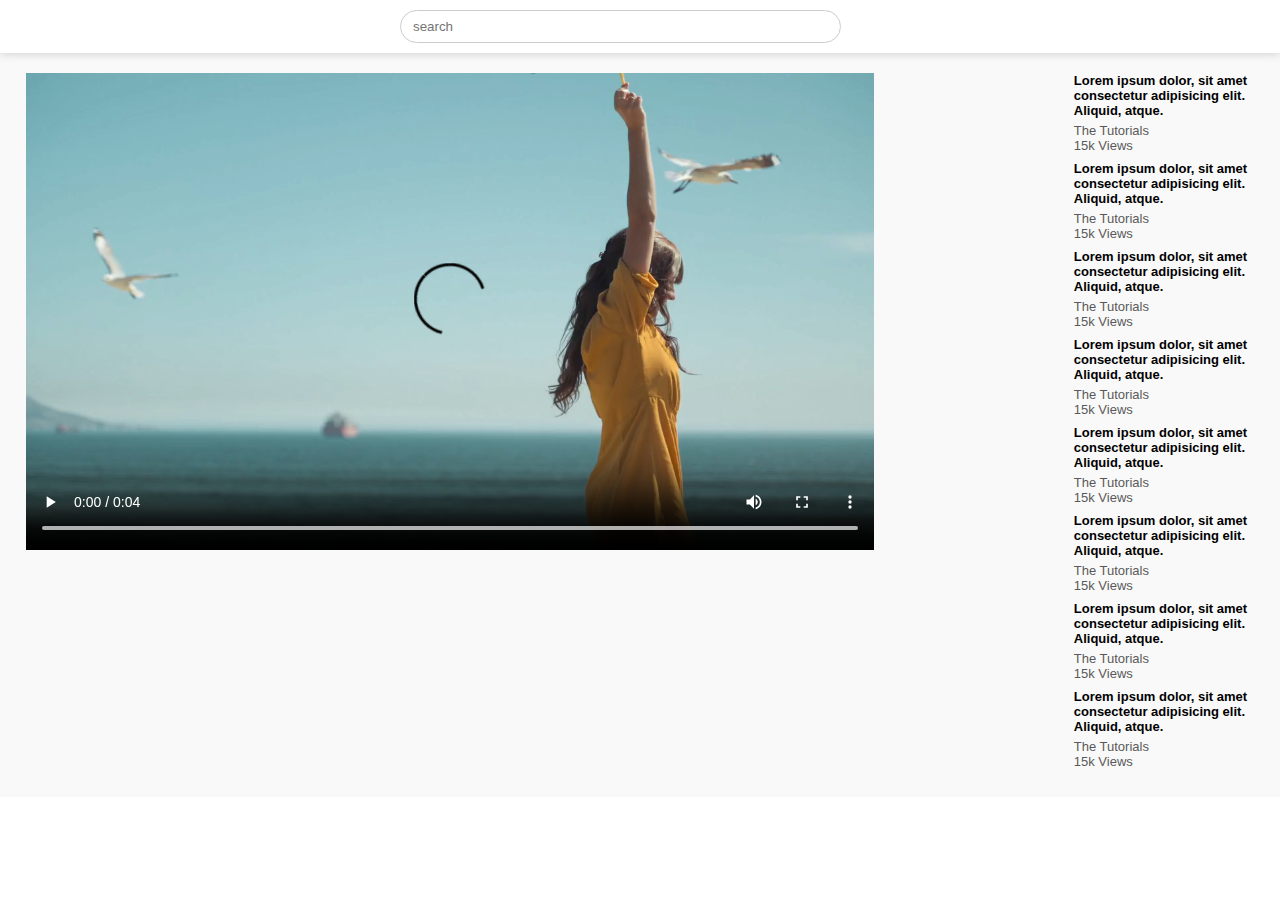
==== play-video.html @ 853fb9f6 "play-video page added" ====
<!DOCTYPE html>
<html lang="en">

<head>
  <meta charset="UTF-8">
  <meta http-equiv="X-UA-Compatible" content="IE=edge">
  <meta name="viewport" content="width=device-width, initial-scale=1.0">
  <title>Play Videos</title>
  <link rel="stylesheet" href="style.css">
</head>

<body>

  <!-- --------------nav-left----------- -->
  <nav class="flex-div">
    <div class="nav-left flex-div">
      <img src="images/menu.png" alt="" class="menu-icon">
      <img src="images/logo.png" alt="" class="logo">
    </div>
    <!-- -----------nav-middle--------------------- -->
    <div class="nav-middle flex-div">
      <div class="search-box flex-div">
        <input type="text" name="" id="" placeholder="search">
        <img src="images/search.png" alt="">
      </div>
      <img src="images/voice-search.png" alt="" class="mic-icon">
    </div>
    <!-- ----------------nav-right-------------------- -->
    <div class="nav-right flex-div">
      <img src="images/upload.png" alt="">
      <img src="images/more.png" alt="">
      <img src="images/notification.png" alt="">
      <img src="images/jack.png" alt="" class="user-icon">
    </div>
  </nav>
<!-- ====================play container================= -->
  <div class="container play-container">
    <div class="row">
      <div class="play-video">
        <video controls autoplay>
          <source src="Images/video.mp4" type="video/mp4">
        </video>
        <div class="tags">
          <a href=""></a>
        </div>
      </div>
      <!-- ---------------------right sidebar------------------ -->
      <div class="right-sidebar">
        <!-- ---------------------video list----------------------- -->
        <div class="side-video-list">
          <a href="" class="small-thumbnail"><img src="images/thumbnail1.png" alt=""></a>
          <div class="video-info">
            <a href="">Lorem ipsum dolor, sit amet consectetur adipisicing elit. Aliquid, atque.</a>
            <p>The Tutorials</p>
            <p>15k Views</p>
          </div>
        </div>
        <div class="side-video-list">
          <a href="" class="small-thumbnail"><img src="images/thumbnail2.png" alt=""></a>
          <div class="video-info">
            <a href="">Lorem ipsum dolor, sit amet consectetur adipisicing elit. Aliquid, atque.</a>
            <p>The Tutorials</p>
            <p>15k Views</p>
          </div>
        </div>
        <div class="side-video-list">
          <a href="" class="small-thumbnail"><img src="images/thumbnail3.png" alt=""></a>
          <div class="video-info">
            <a href="">Lorem ipsum dolor, sit amet consectetur adipisicing elit. Aliquid, atque.</a>
            <p>The Tutorials</p>
            <p>15k Views</p>
          </div>
        </div>
        <div class="side-video-list">
          <a href="" class="small-thumbnail"><img src="images/thumbnail4.png" alt=""></a>
          <div class="video-info">
            <a href="">Lorem ipsum dolor, sit amet consectetur adipisicing elit. Aliquid, atque.</a>
            <p>The Tutorials</p>
            <p>15k Views</p>
          </div>
        </div>
        <div class="side-video-list">
          <a href="" class="small-thumbnail"><img src="images/thumbnail5.png" alt=""></a>
          <div class="video-info">
            <a href="">Lorem ipsum dolor, sit amet consectetur adipisicing elit. Aliquid, atque.</a>
            <p>The Tutorials</p>
            <p>15k Views</p>
          </div>
        </div>
        <div class="side-video-list">
          <a href="" class="small-thumbnail"><img src="images/thumbnail6.png" alt=""></a>
          <div class="video-info">
            <a href="">Lorem ipsum dolor, sit amet consectetur adipisicing elit. Aliquid, atque.</a>
            <p>The Tutorials</p>
            <p>15k Views</p>
          </div>
        </div>
        <div class="side-video-list">
          <a href="" class="small-thumbnail"><img src="images/thumbnail7.png" alt=""></a>
          <div class="video-info">
            <a href="">Lorem ipsum dolor, sit amet consectetur adipisicing elit. Aliquid, atque.</a>
            <p>The Tutorials</p>
            <p>15k Views</p>
          </div>
        </div>
        <div class="side-video-list">
          <a href="" class="small-thumbnail"><img src="images/thumbnail8.png" alt=""></a>
          <div class="video-info">
            <a href="">Lorem ipsum dolor, sit amet consectetur adipisicing elit. Aliquid, atque.</a>
            <p>The Tutorials</p>
            <p>15k Views</p>
          </div>
        </div>
      </div>
    </div>
  </div>



  <script src="./script.js"></script>
</body>

</html>
---- style.css ----
*{
  margin: 0; 
  padding: 0;
  font-family:'Franklin Gothic Medium', 'Arial Narrow', Arial, sans-serif;
  box-sizing: border-box;
}
a{
  text-decoration: none;
  color: #5a5a5a;
}
img{
  cursor: pointer;
}
.flex-div{
  display: flex;
  align-items: center;
}
nav{
  padding: 10px 2%;
  justify-content: space-between;
  box-shadow: 0 0 10px rgba(0, 0, 0, 0.2);
  background: #fff;
  position: sticky;
  top:0;
  z-index: 10;
}
.nav-right img{
  width: 25px;
  margin-right: 25px;
}
.nav-right .user-icon{
  width: 35px;
  border-radius: 50%;
  margin-right: 0;
}
.nav-left .menu-icon{
  width: 22px;
  margin-right: 25px;
}
.nav-left .logo{
  width: 130px;
}
.nav-middle .mic-icon{
  width: 16px;
}
.nav-middle .search-box{
  border: 1px solid #ccc;
  margin-right: 15px;
  padding: 8px 12px;
  border-radius: 25px;
}
.nav-middle .search-box input{
  width: 400px;
  border: 0;
  outline: 0;
  background: transparent;
}
.nav-middle .search-box img{
  width: 15px;
}

/* ======sidebar========= */
.sidebar{
  background: #fff;
  width: 15%;
  height: 100vh;
  position: fixed;
  top: 0;
  padding-left: 2%;
  padding-top: 80px;
}
.shortcut-links a img{
  width: 20px;
  margin-right: 20px;
}
.shortcut-links a{
  display: flex;
  align-items: center;
  margin-bottom: 20px;
  width: fit-content;
  flex-wrap: wrap;
}
.shortcut-links a:first-child{
  color: #ed3833;
}
.sidebar hr{
  border: 0;
  height: 1px;
  background: #ccc;
  width: 85%;
}
.subscribed-list h3{
  font-size: 13px;
  margin: 20px 0;
  color: #5a5a5a;
}
.subscribed-list a{
  display: flex;
  align-items: center;
  margin-bottom: 20px;
  width: fit-content;
  flex-wrap: wrap;
}
.subscribed-list a img{
  width: 25px;
  border-radius: 50%;
  margin-right: 20px;
}
.small-sidebar{
  width: 5%;
}
.small-sidebar a p{
  display: none;
}
.small-sidebar h3{
  display: none;
}
.small-sidebar hr{
  width: 50%;
  margin-bottom: 25px;
}

/* =============main=============== */

.container{
  background: #f9f9f9;
  padding-left: 17%;
  padding-right: 2%;
  padding-top:20px;
  padding-bottom: 20px;
}
.large-container{
  padding-left: 7%;
}
.banner-image{
  height: 23vh;
}
.banner{
  width: 100%;
}
.banner img{
  width: 100%;
  border-radius: 8px;
}
.list-container{
  display: grid;
  grid-template-columns: repeat(auto-fit, minmax(250px, 1fr));
  grid-column-gap: 16px;
  grid-row-gap: 30px;
  margin-top: 15px;
}
.video-list .thumbnail{
  width: 100%;
  border-radius: 5px;
}
.video-list .flex-div{
  align-items: flex-start;
  margin-top: 7px;
}
.video-list .flex-div img{
  width: 35px;
  margin-right: 10px;
  border-radius: 50%;
}
.video-info{
  color: #5a5a5a;
  font-size: 13px;
}
.video-info a{
  color: #000;
  font-weight: 600;
  display: block;
  margin-bottom: 5px;
}




@media (max-width:900px){
  .menu-icon{display: none;}
  .sidebar{display: none;}
  .banner-image{height: 13vh;}
  .container, .large-container{padding-left: 5%;padding-right: 5%;}
  .nav-right img{display: none;}
  .nav-right .user-icon{display: block;width: 30px;}
  .nav-middle .search-box input{width: 100px;}
  .nav-middle .mic-icon{display: none;}
  .logo{width: 90px;}
}





/* ================play video page================== */
.play-container{
  padding-left: 2%;
}
.row{
  display: flex;
  justify-content: space-between;
  flex-wrap: wrap;
}
.play-video{
  flex-basis: 69%;
}
.right-sidebar{
  flex-basis: 30%;
}
.play-video video{
  width: 100%;
}
.side-video-list{
  display: flex;
  justify-content: space-between;
  margin-bottom: 8px;
}
.side-video-list img{
  width: 100%;
}
.side-video-list .small-thumbnail{
  flex-basis: 49%;
}
.side-video-list .video-info{
  flex-basis: 49%;
}
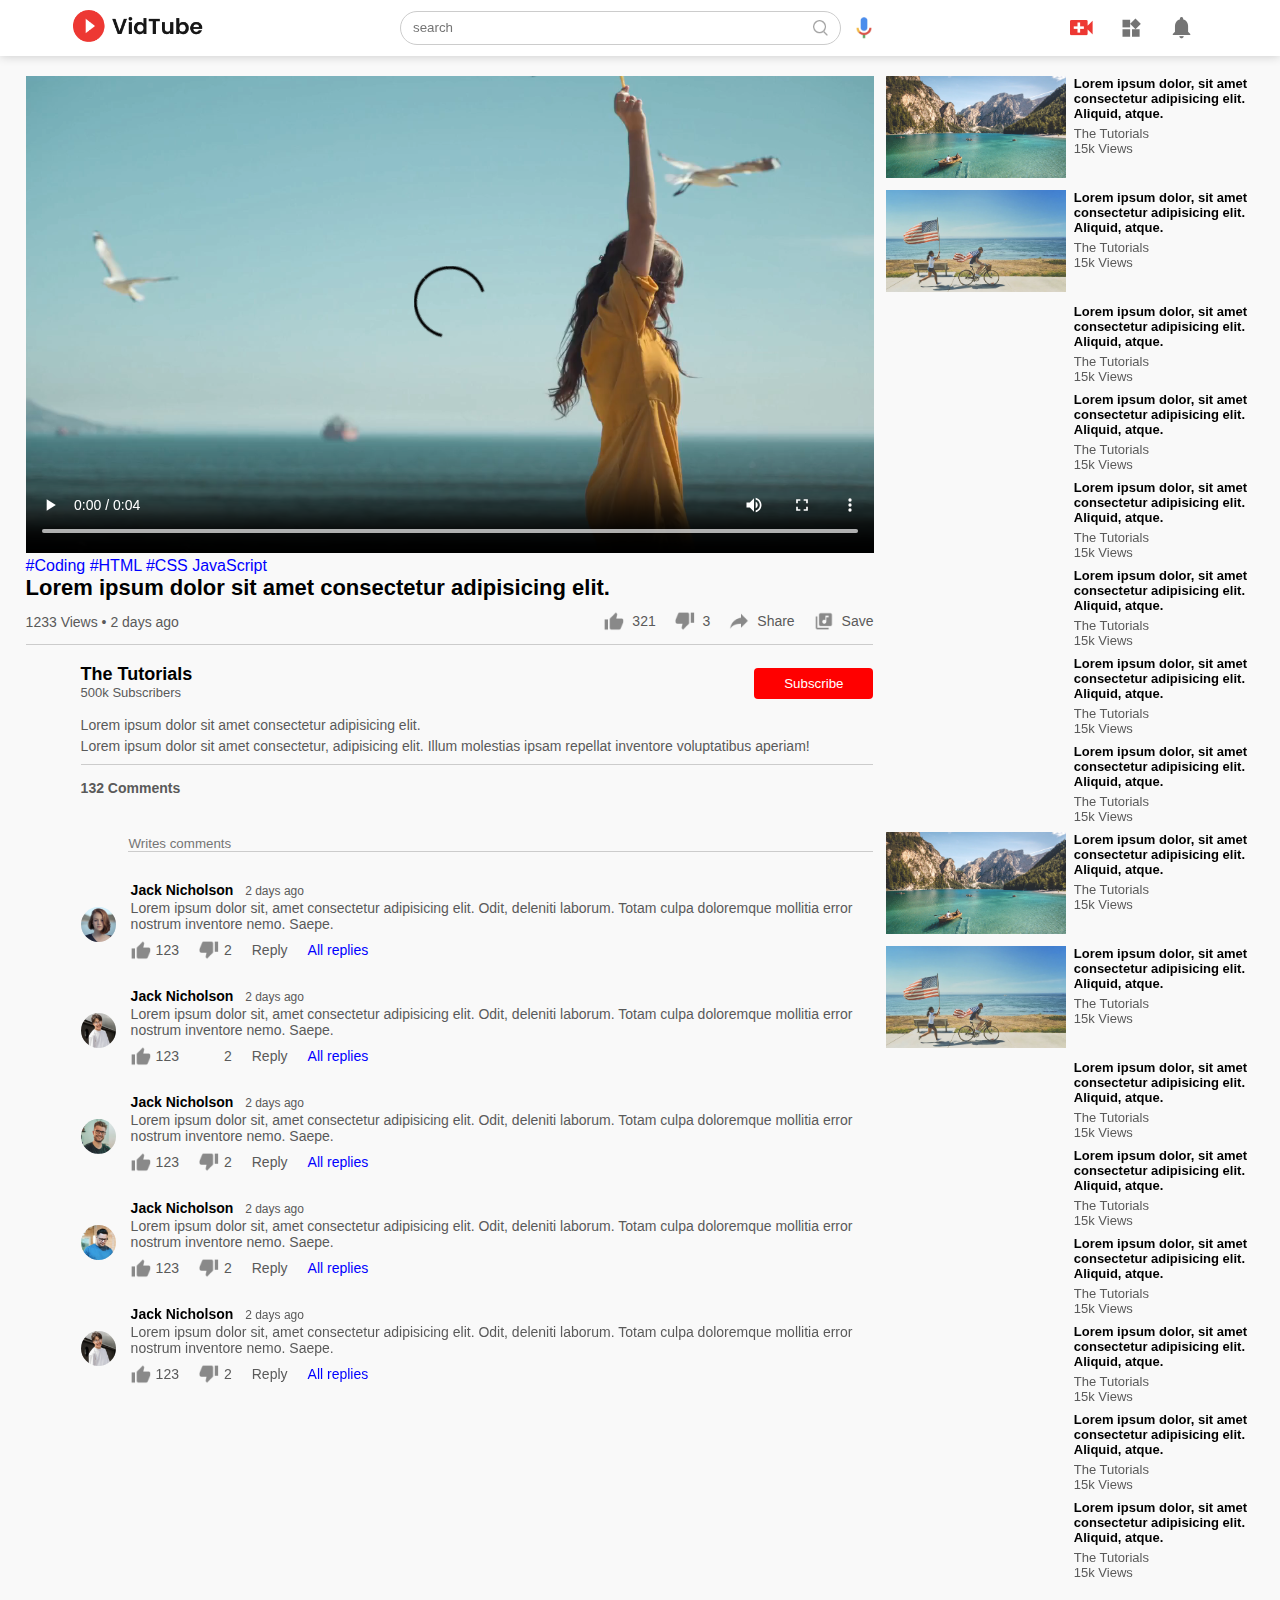
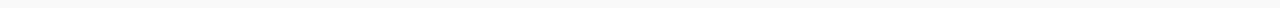
==== commit 53c8d4fe: "play-video page compleated" ====
--- a/play-video.html
+++ b/play-video.html
@@ -15,48 +15,229 @@
   <nav class="flex-div">
     <div class="nav-left flex-div">
       <img src="images/menu.png" alt="" class="menu-icon">
-      <img src="images/logo.png" alt="" class="logo">
+      <a href="index.html"><img src="./Images/logo.png" alt="" class="logo">
+      </a>
     </div>
     <!-- -----------nav-middle--------------------- -->
     <div class="nav-middle flex-div">
       <div class="search-box flex-div">
         <input type="text" name="" id="" placeholder="search">
-        <img src="images/search.png" alt="">
+        <img src="./Images/search.png" alt="">
       </div>
-      <img src="images/voice-search.png" alt="" class="mic-icon">
+      <img src="./Images/voice-search.png" alt="" class="mic-icon">
     </div>
     <!-- ----------------nav-right-------------------- -->
     <div class="nav-right flex-div">
-      <img src="images/upload.png" alt="">
-      <img src="images/more.png" alt="">
-      <img src="images/notification.png" alt="">
-      <img src="images/jack.png" alt="" class="user-icon">
+      <img src="./Images/upload.png" alt="">
+      <img src="./Images/more.png" alt="">
+      <img src="./Images/notification.png" alt="">
+      <img src="./Images/jack.png" alt="" class="user-icon">
     </div>
   </nav>
-<!-- ====================play container================= -->
+  <!-- ====================play container================= -->
   <div class="container play-container">
     <div class="row">
       <div class="play-video">
         <video controls autoplay>
-          <source src="Images/video.mp4" type="video/mp4">
+          <source src="./Images/video.mp4" type="video/mp4">
         </video>
+
         <div class="tags">
-          <a href=""></a>
-        </div>
+          <a href="">#Coding</a> <a href="">#HTML</a> <a href="">#CSS</a> <a href="">JavaScript</a>
+        </div>
+        <h3>Lorem ipsum dolor sit amet consectetur adipisicing elit.</h3>
+        <div class="play-video-info">
+          <p>1233 Views &bull; 2 days ago</p>
+          <div>
+            <a href=""><img src="./Images/like.png" alt="">321</a>
+            <a href=""><img src="./Images/dislike.png" alt="">3</a>
+            <a href=""><img src="./Images/share.png" alt="">Share</a>
+            <a href=""><img src="./Images/save.png" alt="">Save</a>
+          </div>
+        </div>
+        <hr>
+        <div class="publisher">
+          <img src="./Images/jack.png" alt="">
+          <div>
+            <p>The Tutorials</p>
+            <span>500k Subscribers</span>
+          </div>
+          <button type="button">Subscribe</button>
+        </div>
+        <div class="video-discription">
+          <p>Lorem ipsum dolor sit amet consectetur adipisicing elit.</p>
+          <p>Lorem ipsum dolor sit amet consectetur, adipisicing elit. Illum molestias ipsam repellat inventore
+            voluptatibus aperiam!</p>
+          <hr>
+          <h4>132 Comments</h4>
+
+          <div class="add-comment">
+            <img src="./Images/jack.png" alt="">
+            <input type="text" placeholder="Writes comments">
+          </div>
+
+          <div class="old-comments">
+            <img src="./Images/megan.png" alt="">
+            <div>
+              <h3>Jack Nicholson <span>2 days ago</span></h3>
+              <p>Lorem ipsum dolor sit, amet consectetur adipisicing elit. Odit, deleniti laborum. Totam culpa
+                doloremque mollitia error nostrum inventore nemo. Saepe.</p>
+              <div class="comment-action">
+                <img src="./Images/like.png" alt="">
+                <span>123</span>
+                <img src="./Images/dislike.png" alt="">
+                <span>2</span>
+                <span>Reply</span>
+                <a href="">All replies</a>
+              </div>
+            </div>
+          </div>
+          <div class="old-comments">
+            <img src="./Images/gerard.png" alt="">
+            <div>
+              <h3>Jack Nicholson <span>2 days ago</span></h3>
+              <p>Lorem ipsum dolor sit, amet consectetur adipisicing elit. Odit, deleniti laborum. Totam culpa
+                doloremque mollitia error nostrum inventore nemo. Saepe.</p>
+              <div class="comment-action">
+                <img src="./Images/like.png" alt="">
+                <span>123</span>
+                <img src="./images/dislike.png" alt="">
+                <span>2</span>
+                <span>Reply</span>
+                <a href="">All replies</a>
+              </div>
+            </div>
+          </div>
+          <div class="old-comments">
+            <img src="./Images/simon.png" alt="">
+            <div>
+              <h3>Jack Nicholson <span>2 days ago</span></h3>
+              <p>Lorem ipsum dolor sit, amet consectetur adipisicing elit. Odit, deleniti laborum. Totam culpa
+                doloremque mollitia error nostrum inventore nemo. Saepe.</p>
+              <div class="comment-action">
+                <img src="./Images/like.png" alt="">
+                <span>123</span>
+                <img src="./Images/dislike.png" alt="">
+                <span>2</span>
+                <span>Reply</span>
+                <a href="">All replies</a>
+              </div>
+            </div>
+          </div>
+          <div class="old-comments">
+            <img src="./Images/tom.png" alt="">
+            <div>
+              <h3>Jack Nicholson <span>2 days ago</span></h3>
+              <p>Lorem ipsum dolor sit, amet consectetur adipisicing elit. Odit, deleniti laborum. Totam culpa
+                doloremque mollitia error nostrum inventore nemo. Saepe.</p>
+              <div class="comment-action">
+                <img src="./Images/like.png" alt="">
+                <span>123</span>
+                <img src="./Images/dislike.png" alt="">
+                <span>2</span>
+                <span>Reply</span>
+                <a href="">All replies</a>
+              </div>
+            </div>
+          </div>
+          <div class="old-comments">
+            <img src="./Images/gerard.png" alt="">
+            <div>
+              <h3>Jack Nicholson <span>2 days ago</span></h3>
+              <p>Lorem ipsum dolor sit, amet consectetur adipisicing elit. Odit, deleniti laborum. Totam culpa
+                doloremque mollitia error nostrum inventore nemo. Saepe.</p>
+              <div class="comment-action">
+                <img src="./Images/like.png" alt="">
+                <span>123</span>
+                <img src="./Images/dislike.png" alt="">
+                <span>2</span>
+                <span>Reply</span>
+                <a href="">All replies</a>
+              </div>
+            </div>
+          </div>
+
+
+        </div>
+
       </div>
       <!-- ---------------------right sidebar------------------ -->
       <div class="right-sidebar">
         <!-- ---------------------video list----------------------- -->
         <div class="side-video-list">
-          <a href="" class="small-thumbnail"><img src="images/thumbnail1.png" alt=""></a>
-          <div class="video-info">
-            <a href="">Lorem ipsum dolor, sit amet consectetur adipisicing elit. Aliquid, atque.</a>
-            <p>The Tutorials</p>
-            <p>15k Views</p>
-          </div>
-        </div>
-        <div class="side-video-list">
-          <a href="" class="small-thumbnail"><img src="images/thumbnail2.png" alt=""></a>
+          <a href="" class="small-thumbnail"><img src="./Images/thumbnail1.png" alt=""></a>
+          <div class="video-info">
+            <a href="">Lorem ipsum dolor, sit amet consectetur adipisicing elit. Aliquid, atque.</a>
+            <p>The Tutorials</p>
+            <p>15k Views</p>
+          </div>
+        </div>
+        <div class="side-video-list">
+          <a href="" class="small-thumbnail"><img src="./Images/thumbnail2.png" alt=""></a>
+          <div class="video-info">
+            <a href="">Lorem ipsum dolor, sit amet consectetur adipisicing elit. Aliquid, atque.</a>
+            <p>The Tutorials</p>
+            <p>15k Views</p>
+          </div>
+        </div>
+        <div class="side-video-list">
+          <a href="" class="small-thumbnail"><img src="images/thumbnail3.png" alt=""></a>
+          <div class="video-info">
+            <a href="">Lorem ipsum dolor, sit amet consectetur adipisicing elit. Aliquid, atque.</a>
+            <p>The Tutorials</p>
+            <p>15k Views</p>
+          </div>
+        </div>
+        <div class="side-video-list">
+          <a href="" class="small-thumbnail"><img src="images/thumbnail4.png" alt=""></a>
+          <div class="video-info">
+            <a href="">Lorem ipsum dolor, sit amet consectetur adipisicing elit. Aliquid, atque.</a>
+            <p>The Tutorials</p>
+            <p>15k Views</p>
+          </div>
+        </div>
+        <div class="side-video-list">
+          <a href="" class="small-thumbnail"><img src="images/thumbnail5.png" alt=""></a>
+          <div class="video-info">
+            <a href="">Lorem ipsum dolor, sit amet consectetur adipisicing elit. Aliquid, atque.</a>
+            <p>The Tutorials</p>
+            <p>15k Views</p>
+          </div>
+        </div>
+        <div class="side-video-list">
+          <a href="" class="small-thumbnail"><img src="images/thumbnail6.png" alt=""></a>
+          <div class="video-info">
+            <a href="">Lorem ipsum dolor, sit amet consectetur adipisicing elit. Aliquid, atque.</a>
+            <p>The Tutorials</p>
+            <p>15k Views</p>
+          </div>
+        </div>
+        <div class="side-video-list">
+          <a href="" class="small-thumbnail"><img src="images/thumbnail7.png" alt=""></a>
+          <div class="video-info">
+            <a href="">Lorem ipsum dolor, sit amet consectetur adipisicing elit. Aliquid, atque.</a>
+            <p>The Tutorials</p>
+            <p>15k Views</p>
+          </div>
+        </div>
+        <div class="side-video-list">
+          <a href="" class="small-thumbnail"><img src="images/thumbnail8.png" alt=""></a>
+          <div class="video-info">
+            <a href="">Lorem ipsum dolor, sit amet consectetur adipisicing elit. Aliquid, atque.</a>
+            <p>The Tutorials</p>
+            <p>15k Views</p>
+          </div>
+        </div>
+        <div class="side-video-list">
+          <a href="" class="small-thumbnail"><img src="./Images/thumbnail1.png" alt=""></a>
+          <div class="video-info">
+            <a href="">Lorem ipsum dolor, sit amet consectetur adipisicing elit. Aliquid, atque.</a>
+            <p>The Tutorials</p>
+            <p>15k Views</p>
+          </div>
+        </div>
+        <div class="side-video-list">
+          <a href="" class="small-thumbnail"><img src="./Images/thumbnail2.png" alt=""></a>
           <div class="video-info">
             <a href="">Lorem ipsum dolor, sit amet consectetur adipisicing elit. Aliquid, atque.</a>
             <p>The Tutorials</p>
--- a/style.css
+++ b/style.css
@@ -1,66 +1,66 @@
-*{
-  margin: 0; 
+* {
+  margin: 0;
   padding: 0;
-  font-family:'Franklin Gothic Medium', 'Arial Narrow', Arial, sans-serif;
+  font-family: "poppins", sans-serif;
   box-sizing: border-box;
 }
-a{
+a {
   text-decoration: none;
   color: #5a5a5a;
 }
-img{
+img {
   cursor: pointer;
 }
-.flex-div{
-  display: flex;
-  align-items: center;
-}
-nav{
+.flex-div {
+  display: flex;
+  align-items: center;
+}
+nav {
   padding: 10px 2%;
   justify-content: space-between;
   box-shadow: 0 0 10px rgba(0, 0, 0, 0.2);
   background: #fff;
   position: sticky;
-  top:0;
+  top: 0;
   z-index: 10;
 }
-.nav-right img{
+.nav-right img {
   width: 25px;
   margin-right: 25px;
 }
-.nav-right .user-icon{
+.nav-right .user-icon {
   width: 35px;
   border-radius: 50%;
   margin-right: 0;
 }
-.nav-left .menu-icon{
+.nav-left .menu-icon {
   width: 22px;
   margin-right: 25px;
 }
-.nav-left .logo{
+.nav-left .logo {
   width: 130px;
 }
-.nav-middle .mic-icon{
+.nav-middle .mic-icon {
   width: 16px;
 }
-.nav-middle .search-box{
+.nav-middle .search-box {
   border: 1px solid #ccc;
   margin-right: 15px;
   padding: 8px 12px;
   border-radius: 25px;
 }
-.nav-middle .search-box input{
+.nav-middle .search-box input {
   width: 400px;
   border: 0;
   outline: 0;
   background: transparent;
 }
-.nav-middle .search-box img{
+.nav-middle .search-box img {
   width: 15px;
 }
 
 /* ======sidebar========= */
-.sidebar{
+.sidebar {
   background: #fff;
   width: 15%;
   height: 100vh;
@@ -69,158 +69,325 @@
   padding-left: 2%;
   padding-top: 80px;
 }
-.shortcut-links a img{
+.shortcut-links a img {
   width: 20px;
   margin-right: 20px;
 }
-.shortcut-links a{
+.shortcut-links a {
   display: flex;
   align-items: center;
   margin-bottom: 20px;
   width: fit-content;
   flex-wrap: wrap;
 }
-.shortcut-links a:first-child{
+.shortcut-links a:first-child {
   color: #ed3833;
 }
-.sidebar hr{
+.sidebar hr {
   border: 0;
   height: 1px;
   background: #ccc;
   width: 85%;
 }
-.subscribed-list h3{
+.subscribed-list h3 {
   font-size: 13px;
   margin: 20px 0;
   color: #5a5a5a;
 }
-.subscribed-list a{
+.subscribed-list a {
   display: flex;
   align-items: center;
   margin-bottom: 20px;
   width: fit-content;
   flex-wrap: wrap;
 }
-.subscribed-list a img{
+.subscribed-list a img {
   width: 25px;
   border-radius: 50%;
   margin-right: 20px;
 }
-.small-sidebar{
+.small-sidebar {
   width: 5%;
 }
-.small-sidebar a p{
+.small-sidebar a p {
   display: none;
 }
-.small-sidebar h3{
+.small-sidebar h3 {
   display: none;
 }
-.small-sidebar hr{
+.small-sidebar hr {
   width: 50%;
   margin-bottom: 25px;
 }
 
 /* =============main=============== */
 
-.container{
+.container {
   background: #f9f9f9;
   padding-left: 17%;
   padding-right: 2%;
-  padding-top:20px;
+  padding-top: 20px;
   padding-bottom: 20px;
 }
-.large-container{
+.large-container {
   padding-left: 7%;
 }
-.banner-image{
+.banner-image {
   height: 23vh;
 }
-.banner{
-  width: 100%;
-}
-.banner img{
+.banner {
+  width: 100%;
+}
+.banner img {
   width: 100%;
   border-radius: 8px;
 }
-.list-container{
+.list-container {
   display: grid;
   grid-template-columns: repeat(auto-fit, minmax(250px, 1fr));
   grid-column-gap: 16px;
   grid-row-gap: 30px;
   margin-top: 15px;
 }
-.video-list .thumbnail{
+.video-list .thumbnail {
   width: 100%;
   border-radius: 5px;
 }
-.video-list .flex-div{
+.video-list .flex-div {
   align-items: flex-start;
   margin-top: 7px;
 }
-.video-list .flex-div img{
+.video-list .flex-div img {
   width: 35px;
   margin-right: 10px;
   border-radius: 50%;
 }
-.video-info{
+.video-info {
   color: #5a5a5a;
   font-size: 13px;
 }
-.video-info a{
+.video-info a {
   color: #000;
   font-weight: 600;
   display: block;
   margin-bottom: 5px;
 }
 
-
-
-
-@media (max-width:900px){
-  .menu-icon{display: none;}
-  .sidebar{display: none;}
-  .banner-image{height: 13vh;}
-  .container, .large-container{padding-left: 5%;padding-right: 5%;}
-  .nav-right img{display: none;}
-  .nav-right .user-icon{display: block;width: 30px;}
-  .nav-middle .search-box input{width: 100px;}
-  .nav-middle .mic-icon{display: none;}
-  .logo{width: 90px;}
-}
-
-
-
-
+@media (max-width: 900px) {
+  .menu-icon {
+    display: none;
+  }
+  .sidebar {
+    display: none;
+  }
+  .banner-image {
+    height: 13vh;
+  }
+  .container,
+  .large-container {
+    padding-left: 5%;
+    padding-right: 5%;
+  }
+  .nav-right img {
+    display: none;
+  }
+  .nav-right .user-icon {
+    display: block;
+    width: 30px;
+  }
+  .nav-middle .search-box input {
+    width: 100px;
+  }
+  .nav-middle .mic-icon {
+    display: none;
+  }
+  .logo {
+    width: 90px;
+  }
+}
 
 /* ================play video page================== */
-.play-container{
+.play-container {
   padding-left: 2%;
 }
-.row{
+.row {
   display: flex;
   justify-content: space-between;
   flex-wrap: wrap;
 }
-.play-video{
+.play-video {
   flex-basis: 69%;
 }
-.right-sidebar{
+.right-sidebar {
   flex-basis: 30%;
 }
-.play-video video{
-  width: 100%;
-}
-.side-video-list{
+.play-video video {
+  width: 100%;
+}
+.side-video-list {
   display: flex;
   justify-content: space-between;
   margin-bottom: 8px;
 }
-.side-video-list img{
-  width: 100%;
-}
-.side-video-list .small-thumbnail{
+.side-video-list img {
+  width: 100%;
+}
+.side-video-list .small-thumbnail {
   flex-basis: 49%;
 }
-.side-video-list .video-info{
+.side-video-list .video-info {
   flex-basis: 49%;
-}+}
+.play-video h3 {
+  font-weight: 600;
+  font-size: 22px;
+}
+.play-video-info {
+  display: flex;
+  justify-content: space-between;
+  align-items: center;
+  flex-wrap: wrap;
+  margin-top: 10px;
+  font-size: 14px;
+  color: #5a5a5a;
+}
+.play-video-info a img {
+  width: 20px;
+  margin-right: 8px;
+}
+.play-video-info a {
+  display: inline-flex;
+  align-items: center;
+  margin-left: 15px;
+}
+.play-video hr {
+  border: 0;
+  height: 1px;
+  background: #ccc;
+  margin: 10px 0;
+}
+.row .play-video .tags a {
+  color: #0000ff;
+}
+.publisher {
+  display: flex;
+  align-items: center;
+  margin-top: 20px;
+}
+.publisher div {
+  flex: 1;
+  line-height: 18px;
+}
+.publisher img {
+  width: 40px;
+  border-radius: 50%;
+  margin-right: 15px;
+}
+.publisher div p {
+  color: #000;
+  font-weight: 600;
+  font-size: 18px;
+}
+.publisher div span {
+  font-size: 13px;
+  color: #5a5a5a;
+}
+.publisher button {
+  background: red;
+  color: #fff;
+  padding: 8px 30px;
+  border: 0;
+  outline: 0;
+  border-radius: 4px;
+  cursor: pointer;
+}
+.video-discription {
+  padding-left: 55px;
+  margin: 15px 0;
+}
+.video-discription p {
+  font-size: 14px;
+  margin-bottom: 5px;
+  color: #5a5a5a;
+}
+.video-discription h4 {
+  font-size: 14px;
+  color: #5a5a5a;
+  margin-top: 15px;
+}
+.add-comment {
+  display: flex;
+  align-items: center;
+  margin: 30px 0;
+}
+.add-comment img {
+  border-radius: 50%;
+  width: 35px;
+  margin-right: 15px;
+}
+.add-comment input {
+  border: 0;
+  outline: 0;
+  border-bottom: 1px solid #ccc;
+  width: 100%;
+  padding-top: 10px;
+  background: transparent;
+}
+.old-comments {
+  display: flex;
+  align-items: center;
+  margin: 20px 0;
+}
+.old-comments img {
+  width: 35px;
+  border-radius: 50%;
+  margin-right: 15px;
+}
+.old-comments h3 {
+  font-size: 14px;
+  margin-bottom: 2px;
+}
+.old-comments h3 span {
+  font-size: 12px;
+  color: #5a5a5a;
+  font-weight: 500;
+  margin-left: 8px;
+}
+.old-comments .comment-action {
+  display: flex;
+  align-items: center;
+  margin: 8px 0;
+  font-size: 14px;
+}
+.old-comments .comment-action img {
+  border-radius: 0;
+  width: 20px;
+  margin-right: 5px;
+}
+.old-comments .comment-action span {
+  margin-right: 20px;
+  color: #5a5a5a;
+}
+.old-comments .comment-action a {
+  color: #0000ff;
+}
+
+@media (max-width: 900px) {
+  .play-video {
+    flex-basis: 100%;
+  }
+  .right-sidebar {
+    flex-basis: 100%;
+  }
+  .play-container {
+    padding-left: 5%;
+  }
+  .video-discription {
+    padding-left: 0;
+  }
+  .play-video .play-video-info a {
+    margin-left: 0;
+    margin-right: 15px;
+    margin-top: 15px;
+  }
+}
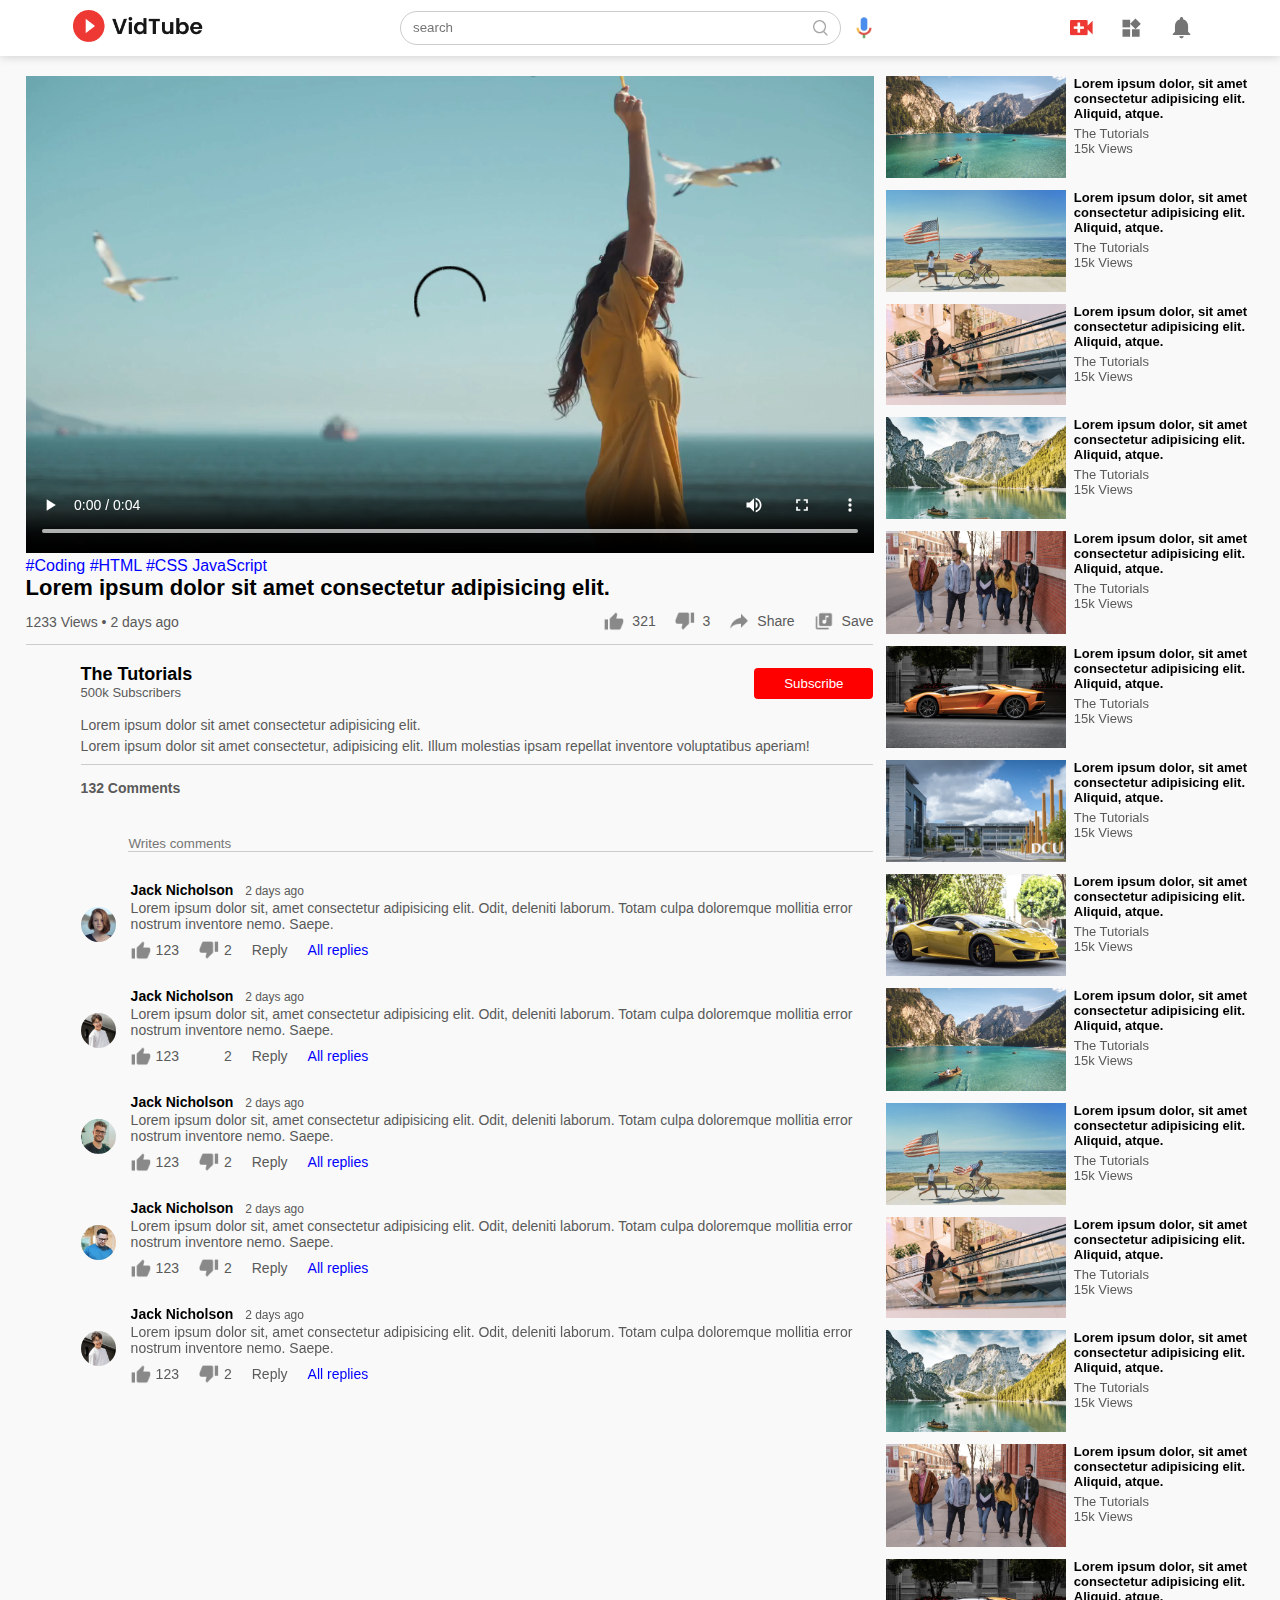
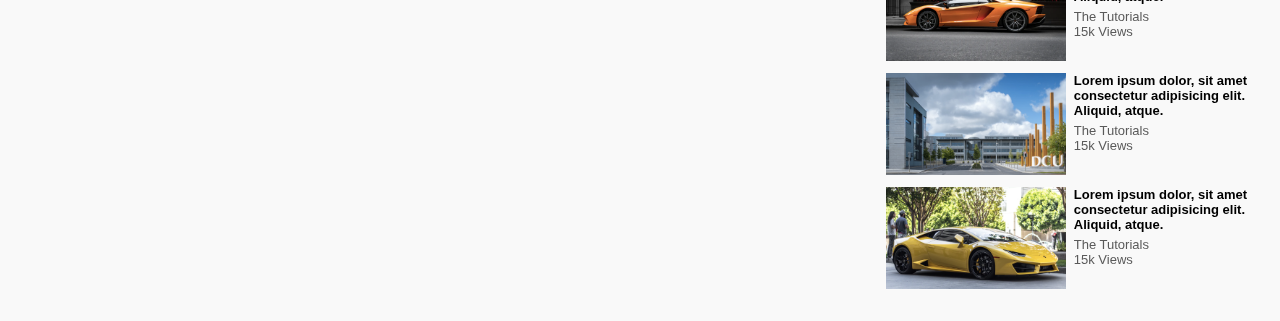
==== commit bf4089d2: "Correct the path af images ./ included to see the images on hosted link" ====
--- a/play-video.html
+++ b/play-video.html
@@ -181,47 +181,47 @@
           </div>
         </div>
         <div class="side-video-list">
-          <a href="" class="small-thumbnail"><img src="images/thumbnail3.png" alt=""></a>
-          <div class="video-info">
-            <a href="">Lorem ipsum dolor, sit amet consectetur adipisicing elit. Aliquid, atque.</a>
-            <p>The Tutorials</p>
-            <p>15k Views</p>
-          </div>
-        </div>
-        <div class="side-video-list">
-          <a href="" class="small-thumbnail"><img src="images/thumbnail4.png" alt=""></a>
-          <div class="video-info">
-            <a href="">Lorem ipsum dolor, sit amet consectetur adipisicing elit. Aliquid, atque.</a>
-            <p>The Tutorials</p>
-            <p>15k Views</p>
-          </div>
-        </div>
-        <div class="side-video-list">
-          <a href="" class="small-thumbnail"><img src="images/thumbnail5.png" alt=""></a>
-          <div class="video-info">
-            <a href="">Lorem ipsum dolor, sit amet consectetur adipisicing elit. Aliquid, atque.</a>
-            <p>The Tutorials</p>
-            <p>15k Views</p>
-          </div>
-        </div>
-        <div class="side-video-list">
-          <a href="" class="small-thumbnail"><img src="images/thumbnail6.png" alt=""></a>
-          <div class="video-info">
-            <a href="">Lorem ipsum dolor, sit amet consectetur adipisicing elit. Aliquid, atque.</a>
-            <p>The Tutorials</p>
-            <p>15k Views</p>
-          </div>
-        </div>
-        <div class="side-video-list">
-          <a href="" class="small-thumbnail"><img src="images/thumbnail7.png" alt=""></a>
-          <div class="video-info">
-            <a href="">Lorem ipsum dolor, sit amet consectetur adipisicing elit. Aliquid, atque.</a>
-            <p>The Tutorials</p>
-            <p>15k Views</p>
-          </div>
-        </div>
-        <div class="side-video-list">
-          <a href="" class="small-thumbnail"><img src="images/thumbnail8.png" alt=""></a>
+          <a href="" class="small-thumbnail"><img src="./Images/thumbnail3.png" alt=""></a>
+          <div class="video-info">
+            <a href="">Lorem ipsum dolor, sit amet consectetur adipisicing elit. Aliquid, atque.</a>
+            <p>The Tutorials</p>
+            <p>15k Views</p>
+          </div>
+        </div>
+        <div class="side-video-list">
+          <a href="" class="small-thumbnail"><img src="./Images/thumbnail4.png" alt=""></a>
+          <div class="video-info">
+            <a href="">Lorem ipsum dolor, sit amet consectetur adipisicing elit. Aliquid, atque.</a>
+            <p>The Tutorials</p>
+            <p>15k Views</p>
+          </div>
+        </div>
+        <div class="side-video-list">
+          <a href="" class="small-thumbnail"><img src="./Images/thumbnail5.png" alt=""></a>
+          <div class="video-info">
+            <a href="">Lorem ipsum dolor, sit amet consectetur adipisicing elit. Aliquid, atque.</a>
+            <p>The Tutorials</p>
+            <p>15k Views</p>
+          </div>
+        </div>
+        <div class="side-video-list">
+          <a href="" class="small-thumbnail"><img src="./Images/thumbnail6.png" alt=""></a>
+          <div class="video-info">
+            <a href="">Lorem ipsum dolor, sit amet consectetur adipisicing elit. Aliquid, atque.</a>
+            <p>The Tutorials</p>
+            <p>15k Views</p>
+          </div>
+        </div>
+        <div class="side-video-list">
+          <a href="" class="small-thumbnail"><img src="./Images/thumbnail7.png" alt=""></a>
+          <div class="video-info">
+            <a href="">Lorem ipsum dolor, sit amet consectetur adipisicing elit. Aliquid, atque.</a>
+            <p>The Tutorials</p>
+            <p>15k Views</p>
+          </div>
+        </div>
+        <div class="side-video-list">
+          <a href="" class="small-thumbnail"><img src="./Images/thumbnail8.png" alt=""></a>
           <div class="video-info">
             <a href="">Lorem ipsum dolor, sit amet consectetur adipisicing elit. Aliquid, atque.</a>
             <p>The Tutorials</p>
@@ -245,47 +245,47 @@
           </div>
         </div>
         <div class="side-video-list">
-          <a href="" class="small-thumbnail"><img src="images/thumbnail3.png" alt=""></a>
-          <div class="video-info">
-            <a href="">Lorem ipsum dolor, sit amet consectetur adipisicing elit. Aliquid, atque.</a>
-            <p>The Tutorials</p>
-            <p>15k Views</p>
-          </div>
-        </div>
-        <div class="side-video-list">
-          <a href="" class="small-thumbnail"><img src="images/thumbnail4.png" alt=""></a>
-          <div class="video-info">
-            <a href="">Lorem ipsum dolor, sit amet consectetur adipisicing elit. Aliquid, atque.</a>
-            <p>The Tutorials</p>
-            <p>15k Views</p>
-          </div>
-        </div>
-        <div class="side-video-list">
-          <a href="" class="small-thumbnail"><img src="images/thumbnail5.png" alt=""></a>
-          <div class="video-info">
-            <a href="">Lorem ipsum dolor, sit amet consectetur adipisicing elit. Aliquid, atque.</a>
-            <p>The Tutorials</p>
-            <p>15k Views</p>
-          </div>
-        </div>
-        <div class="side-video-list">
-          <a href="" class="small-thumbnail"><img src="images/thumbnail6.png" alt=""></a>
-          <div class="video-info">
-            <a href="">Lorem ipsum dolor, sit amet consectetur adipisicing elit. Aliquid, atque.</a>
-            <p>The Tutorials</p>
-            <p>15k Views</p>
-          </div>
-        </div>
-        <div class="side-video-list">
-          <a href="" class="small-thumbnail"><img src="images/thumbnail7.png" alt=""></a>
-          <div class="video-info">
-            <a href="">Lorem ipsum dolor, sit amet consectetur adipisicing elit. Aliquid, atque.</a>
-            <p>The Tutorials</p>
-            <p>15k Views</p>
-          </div>
-        </div>
-        <div class="side-video-list">
-          <a href="" class="small-thumbnail"><img src="images/thumbnail8.png" alt=""></a>
+          <a href="" class="small-thumbnail"><img src="./Images/thumbnail3.png" alt=""></a>
+          <div class="video-info">
+            <a href="">Lorem ipsum dolor, sit amet consectetur adipisicing elit. Aliquid, atque.</a>
+            <p>The Tutorials</p>
+            <p>15k Views</p>
+          </div>
+        </div>
+        <div class="side-video-list">
+          <a href="" class="small-thumbnail"><img src="./Images/thumbnail4.png" alt=""></a>
+          <div class="video-info">
+            <a href="">Lorem ipsum dolor, sit amet consectetur adipisicing elit. Aliquid, atque.</a>
+            <p>The Tutorials</p>
+            <p>15k Views</p>
+          </div>
+        </div>
+        <div class="side-video-list">
+          <a href="" class="small-thumbnail"><img src="./Images/thumbnail5.png" alt=""></a>
+          <div class="video-info">
+            <a href="">Lorem ipsum dolor, sit amet consectetur adipisicing elit. Aliquid, atque.</a>
+            <p>The Tutorials</p>
+            <p>15k Views</p>
+          </div>
+        </div>
+        <div class="side-video-list">
+          <a href="" class="small-thumbnail"><img src="./Images/thumbnail6.png" alt=""></a>
+          <div class="video-info">
+            <a href="">Lorem ipsum dolor, sit amet consectetur adipisicing elit. Aliquid, atque.</a>
+            <p>The Tutorials</p>
+            <p>15k Views</p>
+          </div>
+        </div>
+        <div class="side-video-list">
+          <a href="" class="small-thumbnail"><img src="./Images/thumbnail7.png" alt=""></a>
+          <div class="video-info">
+            <a href="">Lorem ipsum dolor, sit amet consectetur adipisicing elit. Aliquid, atque.</a>
+            <p>The Tutorials</p>
+            <p>15k Views</p>
+          </div>
+        </div>
+        <div class="side-video-list">
+          <a href="" class="small-thumbnail"><img src="./Images/thumbnail8.png" alt=""></a>
           <div class="video-info">
             <a href="">Lorem ipsum dolor, sit amet consectetur adipisicing elit. Aliquid, atque.</a>
             <p>The Tutorials</p>
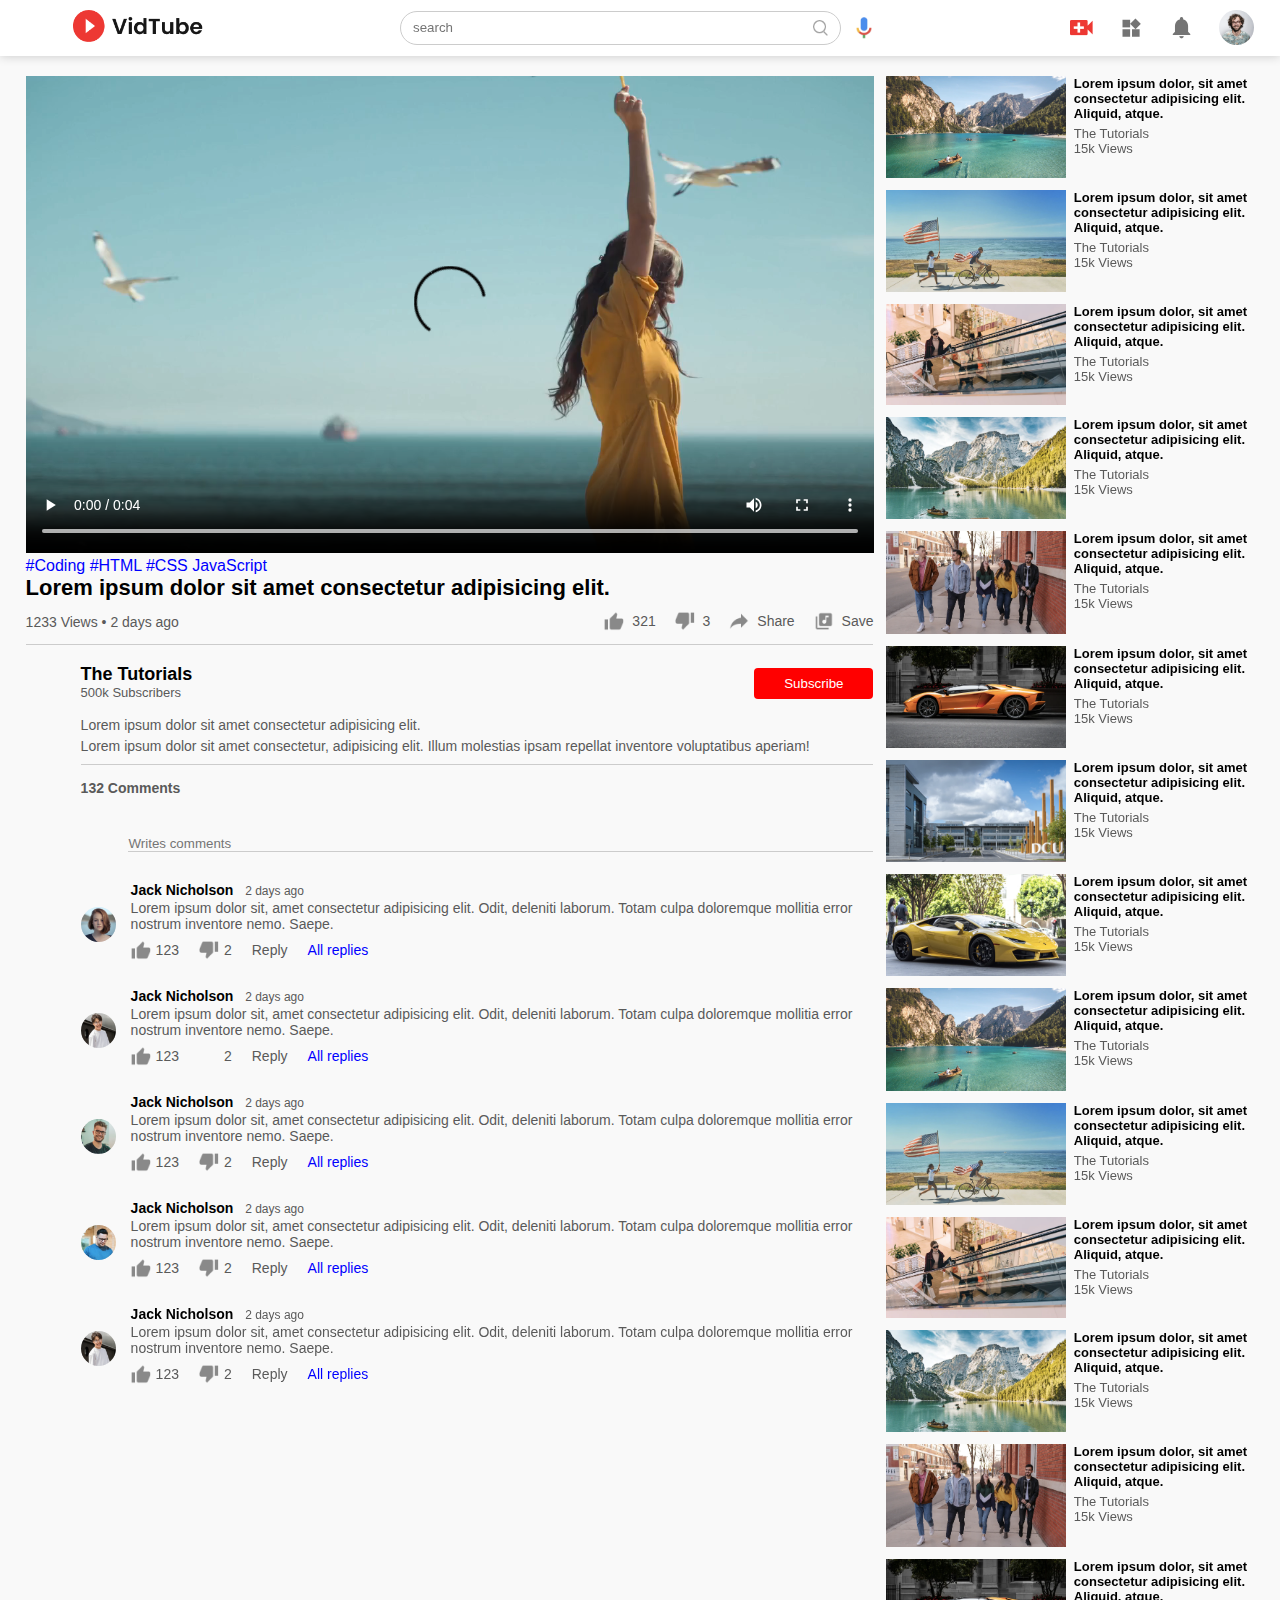
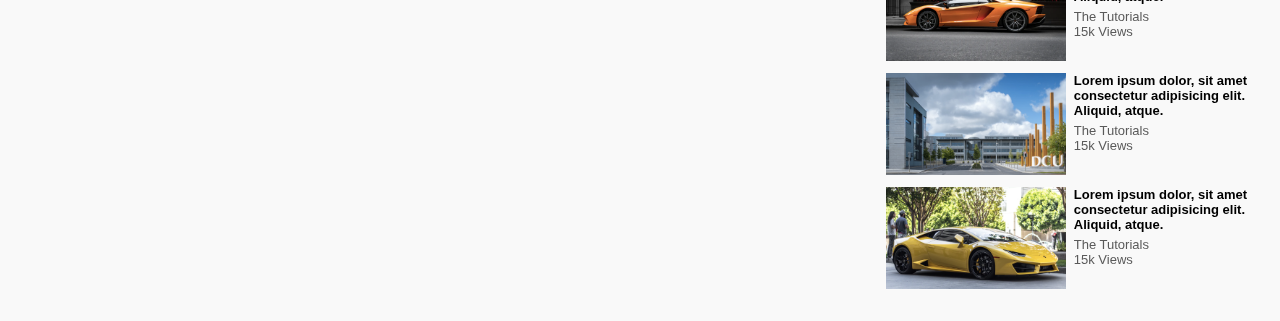
==== commit 3416f435: "increasing the video list" ====
--- a/play-video.html
+++ b/play-video.html
@@ -31,7 +31,7 @@
       <img src="./Images/upload.png" alt="">
       <img src="./Images/more.png" alt="">
       <img src="./Images/notification.png" alt="">
-      <img src="./Images/jack.png" alt="" class="user-icon">
+      <img src="./Images/Jack.png" alt="" class="user-icon">
     </div>
   </nav>
   <!-- ====================play container================= -->
